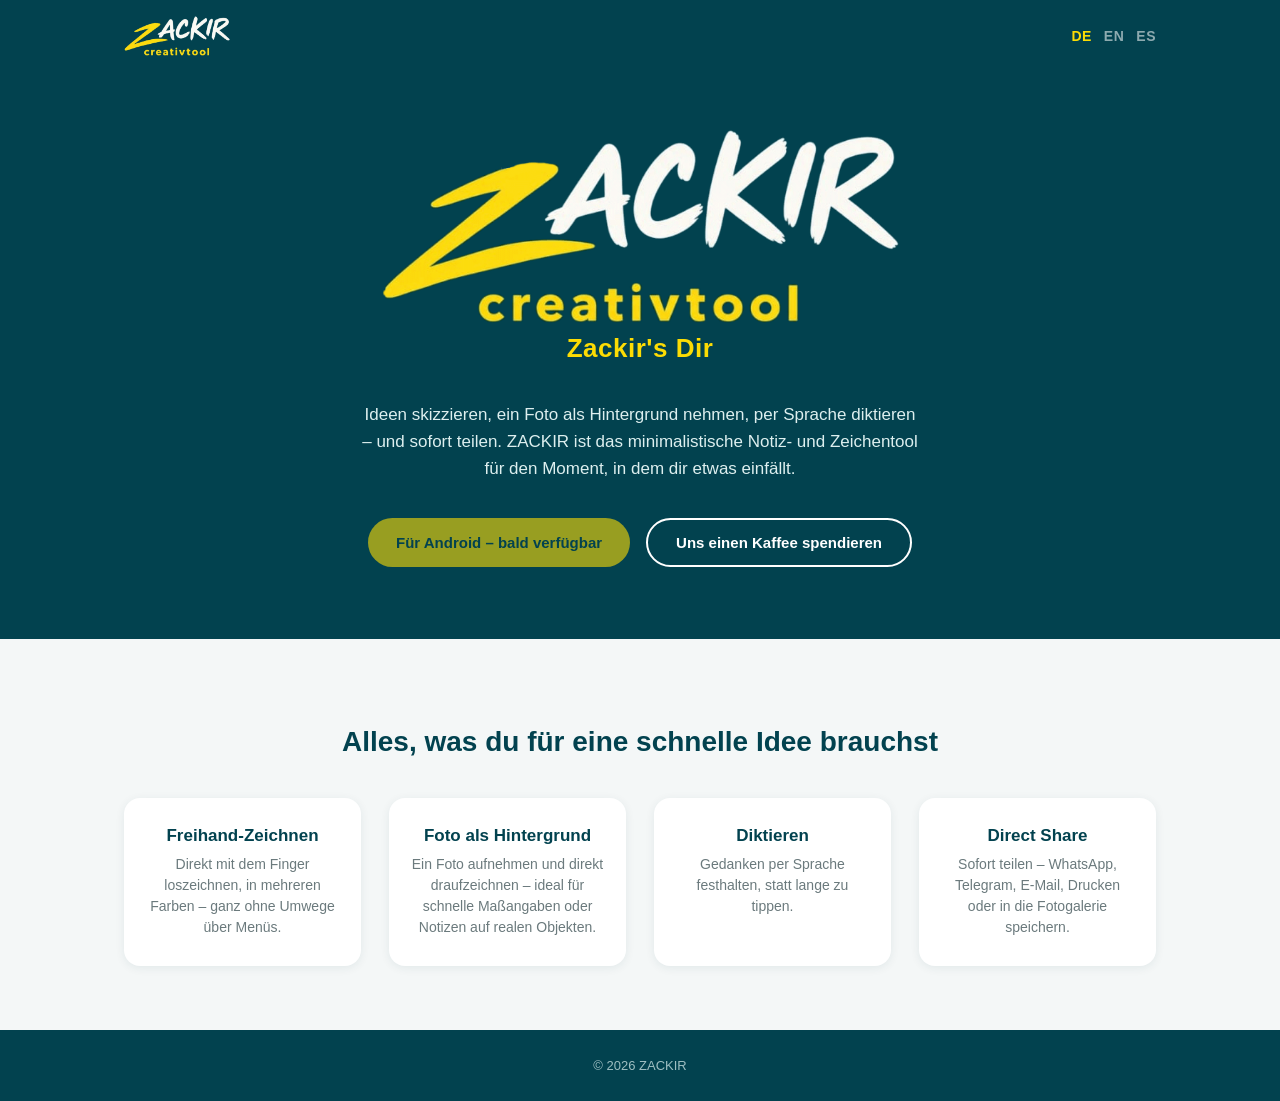
==== index.html @ 1ed30117 "ZACKIR-Landingpage: statische Website (DE/EN/ES) mit rotierenden Claims, Kernfunktionen, Android-Dow" ====
<!DOCTYPE html>
<html lang="de">
<head>
<meta charset="UTF-8">
<meta name="viewport" content="width=device-width, initial-scale=1.0">
<title>ZACKIR – Ideen festhalten, in Sekunden</title>
<meta name="description" content="ZACKIR ist das minimalistische Creativtool zum Zeichnen, Fotografieren und Diktieren deiner Ideen – und sofortigem Teilen.">
<link rel="icon" type="image/png" sizes="32x32" href="assets/img/favicon-32.png">
<link rel="icon" type="image/png" sizes="64x64" href="assets/img/favicon-64.png">
<link rel="apple-touch-icon" href="assets/img/favicon-180.png">
<link rel="stylesheet" href="css/style.css">
</head>
<body>

<header class="site">
  <div class="container">
    <img class="header-logo" src="assets/img/logo.png" alt="ZACKIR">
    <nav class="lang-switch">
      <a href="/" class="active">DE</a>
      <a href="/en/">EN</a>
      <a href="/es/">ES</a>
    </nav>
  </div>
</header>

<section class="hero">
  <div class="container">
    <img class="logo-big" src="assets/img/logo.png" alt="ZACKIR – creativtool">
    <div class="claim-rotator">
      <span class="claim" data-claim-rotator></span>
    </div>
    <p class="tagline">
      Ideen skizzieren, ein Foto als Hintergrund nehmen, per Sprache
      diktieren – und sofort teilen. ZACKIR ist das minimalistische
      Notiz- und Zeichentool für den Moment, in dem dir etwas einfällt.
    </p>
    <div class="cta-row">
      <!-- TODO(Co): Echten Play-Store-Link einsetzen, sobald veröffentlicht. -->
      <a href="#" class="btn btn-primary btn-soon" onclick="return false;">Für Android – bald verfügbar</a>
      <a href="https://ko-fi.com/zackir" class="btn btn-secondary" target="_blank" rel="noopener">Uns einen Kaffee spendieren</a>
    </div>
  </div>
</section>

<section class="features">
  <div class="container">
    <h2>Alles, was du für eine schnelle Idee brauchst</h2>
    <div class="feature-grid">
      <div class="feature-card">
        <h3>Freihand-Zeichnen</h3>
        <p>Direkt mit dem Finger loszeichnen, in mehreren Farben – ganz ohne Umwege über Menüs.</p>
      </div>
      <div class="feature-card">
        <h3>Foto als Hintergrund</h3>
        <p>Ein Foto aufnehmen und direkt draufzeichnen – ideal für schnelle Maßangaben oder Notizen auf realen Objekten.</p>
      </div>
      <div class="feature-card">
        <h3>Diktieren</h3>
        <p>Gedanken per Sprache festhalten, statt lange zu tippen.</p>
      </div>
      <div class="feature-card">
        <h3>Direct Share</h3>
        <p>Sofort teilen – WhatsApp, Telegram, E-Mail, Drucken oder in die Fotogalerie speichern.</p>
      </div>
    </div>
  </div>
</section>

<footer class="site">
  <div class="container">
    &copy; 2026 ZACKIR
  </div>
</footer>

<script src="js/claims.js"></script>
</body>
</html>
---- css/style.css ----
:root {
  --petrol: #02424F;
  --gold: #FCDC04;
  --white: #FFFFFF;
  --gray: #6B7A7D;
  --light: #F4F7F7;
}

* { box-sizing: border-box; }

html { scroll-behavior: smooth; }

body {
  margin: 0;
  font-family: -apple-system, "Segoe UI", Roboto, Helvetica, Arial, sans-serif;
  color: var(--petrol);
  background: var(--white);
}

.container {
  max-width: 1080px;
  margin: 0 auto;
  padding: 0 24px;
}

/* ── Header ─────────────────────────────────────────────── */

header.site {
  background: var(--petrol);
  padding: 16px 0;
}

header.site .container {
  display: flex;
  align-items: center;
  justify-content: space-between;
}

.header-logo {
  height: 40px;
}

.lang-switch {
  display: flex;
  gap: 12px;
}

.lang-switch a {
  color: var(--white);
  opacity: 0.55;
  text-decoration: none;
  font-weight: 700;
  font-size: 14px;
  letter-spacing: 0.5px;
}

.lang-switch a.active {
  opacity: 1;
  color: var(--gold);
}

/* ── Hero ───────────────────────────────────────────────── */

.hero {
  background: var(--petrol);
  color: var(--white);
  text-align: center;
  padding: 56px 0 72px;
}

.hero .logo-big {
  width: min(520px, 90%);
  height: auto;
}

.hero .claim-rotator {
  min-height: 40px;
  margin-top: 4px;
}

.hero .claim {
  font-size: 26px;
  font-weight: 700;
  color: var(--gold);
  letter-spacing: 0.5px;
  opacity: 0;
  transition: opacity 0.4s ease;
}

.hero .claim.visible {
  opacity: 1;
}

.hero p.tagline {
  max-width: 560px;
  margin: 28px auto 0;
  font-size: 17px;
  line-height: 1.6;
  color: #DDEFEF;
}

.cta-row {
  margin-top: 36px;
  display: flex;
  gap: 16px;
  justify-content: center;
  flex-wrap: wrap;
}

.btn {
  display: inline-flex;
  align-items: center;
  gap: 8px;
  padding: 14px 28px;
  border-radius: 999px;
  font-weight: 700;
  font-size: 15px;
  text-decoration: none;
  transition: transform 0.15s ease;
}

.btn:hover { transform: translateY(-2px); }

.btn-primary {
  background: var(--gold);
  color: var(--petrol);
}

.btn-secondary {
  background: transparent;
  color: var(--white);
  border: 2px solid var(--white);
}

.btn-soon {
  opacity: 0.6;
  cursor: default;
}

.btn-soon:hover { transform: none; }

/* ── Features ───────────────────────────────────────────── */

.features {
  padding: 64px 0;
  background: var(--light);
}

.features h2 {
  text-align: center;
  font-size: 28px;
  margin-bottom: 40px;
}

.feature-grid {
  display: grid;
  grid-template-columns: repeat(auto-fit, minmax(220px, 1fr));
  gap: 28px;
}

.feature-card {
  background: var(--white);
  border-radius: 16px;
  padding: 28px 22px;
  text-align: center;
  box-shadow: 0 2px 10px rgba(2, 66, 79, 0.08);
}

.feature-card h3 {
  margin: 0 0 8px;
  font-size: 17px;
  color: var(--petrol);
}

.feature-card p {
  margin: 0;
  font-size: 14px;
  color: var(--gray);
  line-height: 1.5;
}

/* ── Footer ─────────────────────────────────────────────── */

footer.site {
  background: var(--petrol);
  color: #9FBFC2;
  text-align: center;
  padding: 28px 0;
  font-size: 13px;
}

footer.site a {
  color: #9FBFC2;
}

@media (max-width: 600px) {
  .hero .claim { font-size: 21px; }
  .hero p.tagline { font-size: 15px; }
}
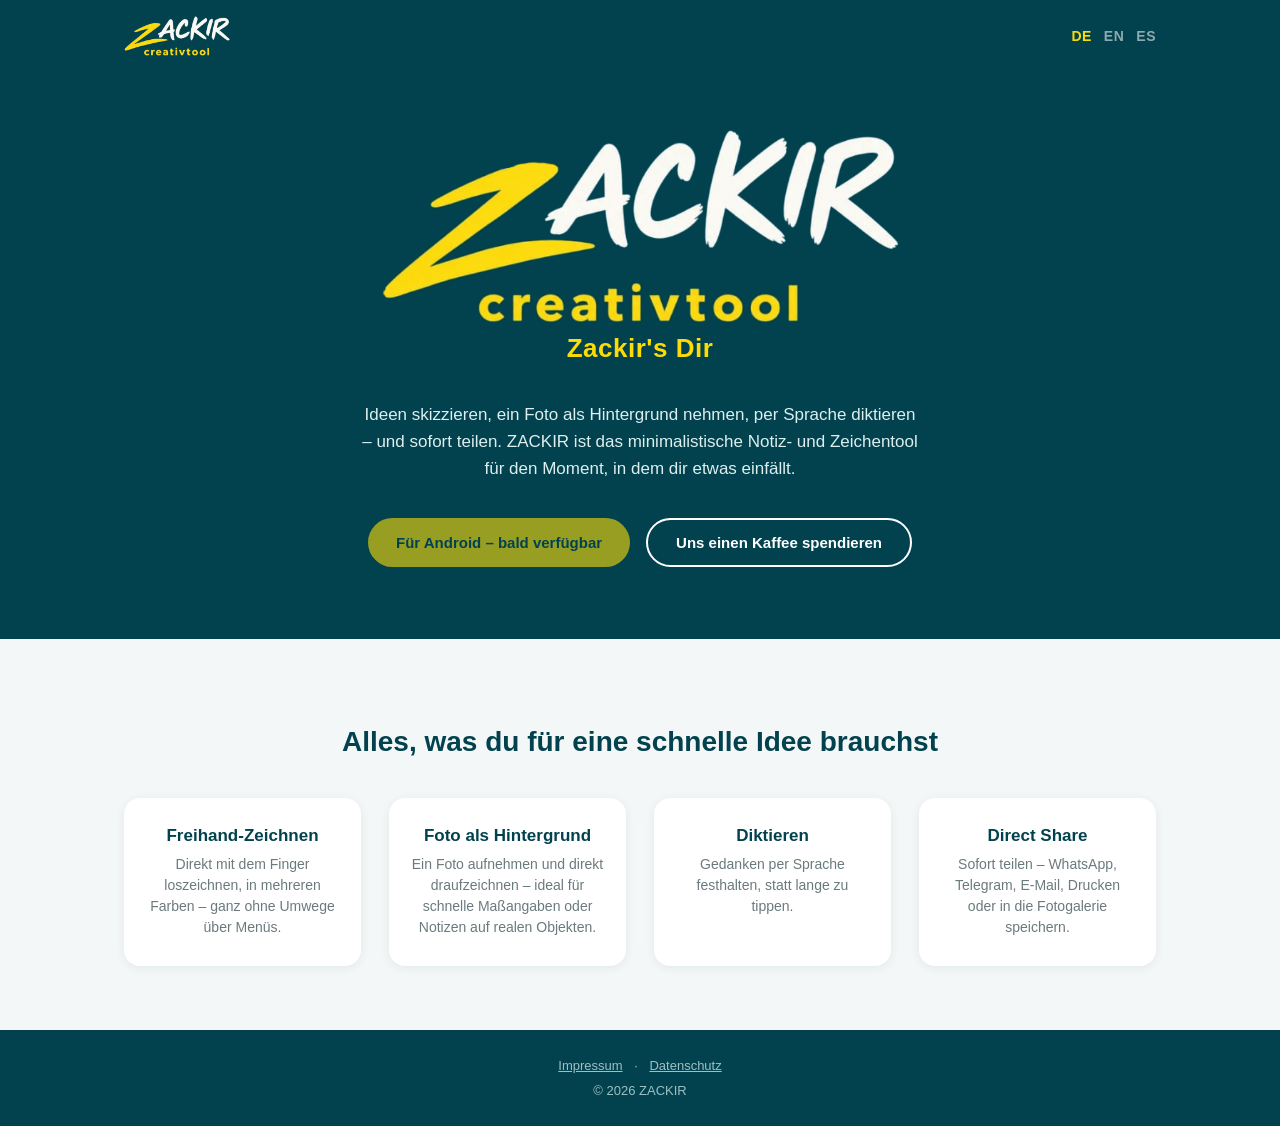
==== commit c9d55d37: "Impressum und Datenschutzerklaerung fuer die Website ergaenzt (DE/EN/ES), analog zur App-Version. Ne" ====
--- a/index.html
+++ b/index.html
@@ -68,6 +68,9 @@
 
 <footer class="site">
   <div class="container">
+    <div class="legal-links">
+      <a href="/impressum/">Impressum</a> · <a href="/datenschutz/">Datenschutz</a>
+    </div>
     &copy; 2026 ZACKIR
   </div>
 </footer>
--- a/css/style.css
+++ b/css/style.css
@@ -191,6 +191,48 @@
 
 footer.site a {
   color: #9FBFC2;
+  margin: 0 8px;
+}
+
+footer.site .legal-links {
+  margin-bottom: 10px;
+}
+
+/* ── Rechtstext-Seiten (Impressum/Datenschutz) ─────────────── */
+
+.legal-page {
+  padding: 48px 0 72px;
+  max-width: 720px;
+}
+
+.legal-page h1 {
+  font-size: 28px;
+  margin-bottom: 32px;
+}
+
+.legal-page section {
+  margin-bottom: 28px;
+}
+
+.legal-page h2 {
+  font-size: 17px;
+  color: var(--petrol);
+  margin-bottom: 8px;
+}
+
+.legal-page p {
+  font-size: 15px;
+  line-height: 1.6;
+  color: #33474A;
+  margin: 0 0 4px;
+}
+
+.legal-page .back-link {
+  display: inline-block;
+  margin-bottom: 24px;
+  color: var(--petrol);
+  font-weight: 600;
+  text-decoration: none;
 }
 
 @media (max-width: 600px) {
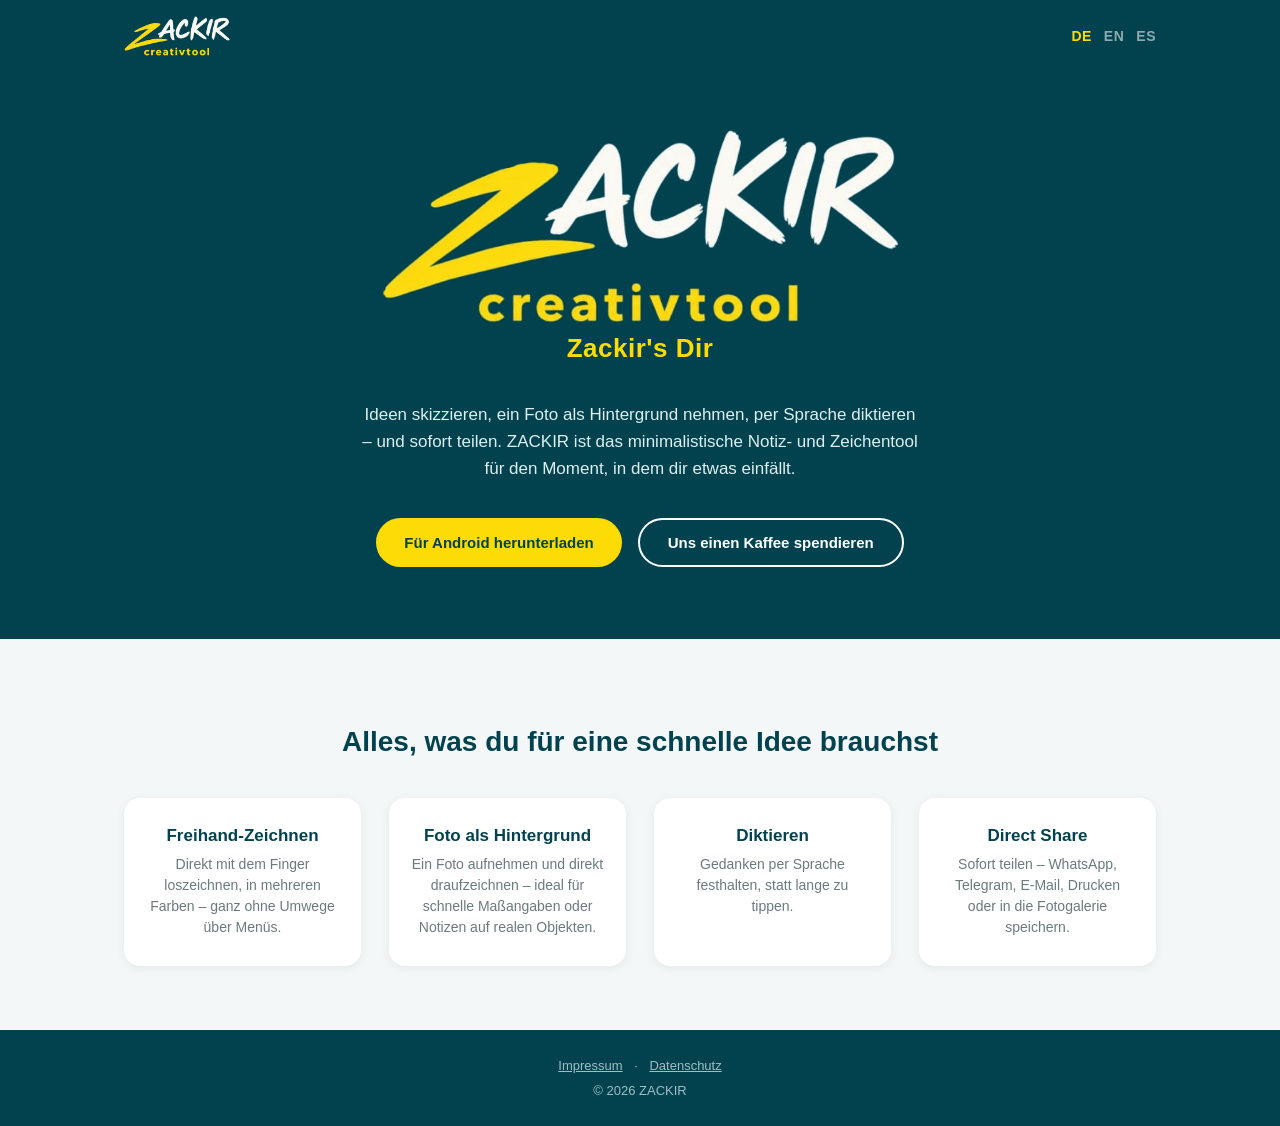
==== commit 253a53c5: "Echten APK-Download eingebaut: "Fuer Android"-Button (DE/EN/ES) laedt jetzt direkt die Release-APK (" ====
--- a/index.html
+++ b/index.html
@@ -35,8 +35,8 @@
       Notiz- und Zeichentool für den Moment, in dem dir etwas einfällt.
     </p>
     <div class="cta-row">
-      <!-- TODO(Co): Echten Play-Store-Link einsetzen, sobald veröffentlicht. -->
-      <a href="#" class="btn btn-primary btn-soon" onclick="return false;">Für Android – bald verfügbar</a>
+      <!-- TODO(Co): Auf den Play-Store-Link umstellen, sobald dort veroeffentlicht. -->
+      <a href="/downloads/zackir.apk" class="btn btn-primary" download>Für Android herunterladen</a>
       <a href="https://ko-fi.com/zackir" class="btn btn-secondary" target="_blank" rel="noopener">Uns einen Kaffee spendieren</a>
     </div>
   </div>
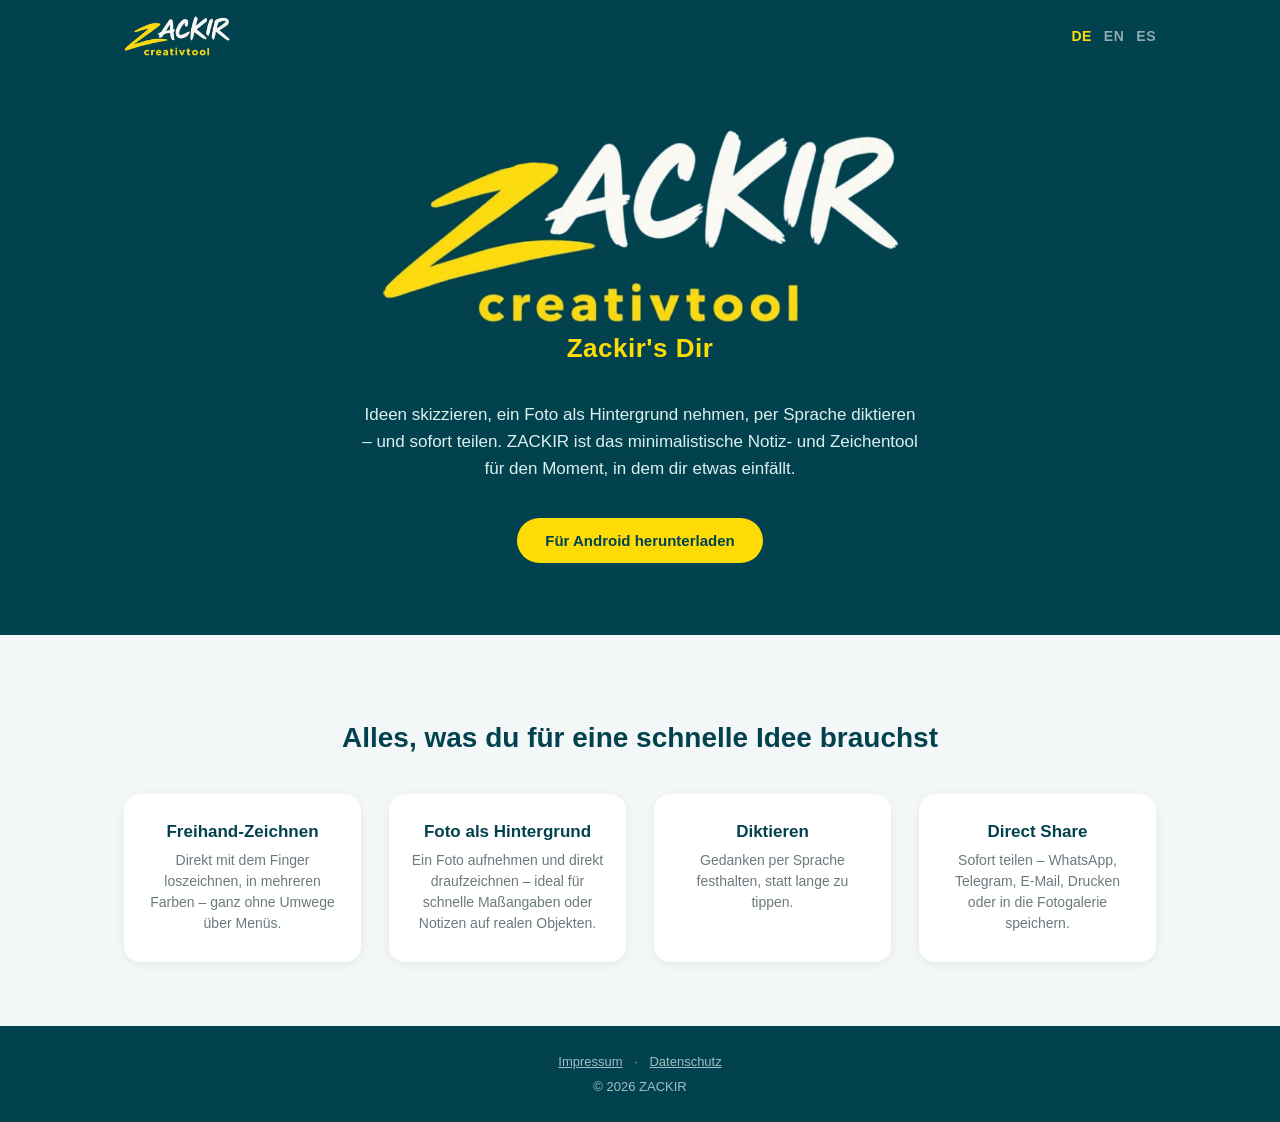
==== commit fb0f9231: "Trinkgeld-Button (Ko-fi) von der Landingpage entfernt (DE/EN/ES) - war versehentlich noch live, obwo" ====
--- a/index.html
+++ b/index.html
@@ -37,7 +37,7 @@
     <div class="cta-row">
       <!-- TODO(Co): Auf den Play-Store-Link umstellen, sobald dort veroeffentlicht. -->
       <a href="/downloads/zackir.apk" class="btn btn-primary" download>Für Android herunterladen</a>
-      <a href="https://ko-fi.com/zackir" class="btn btn-secondary" target="_blank" rel="noopener">Uns einen Kaffee spendieren</a>
+      <!-- Trinkgeld-Button bewusst ausgeblendet, analog zur App (_tipJarEnabled=false) -->
     </div>
   </div>
 </section>
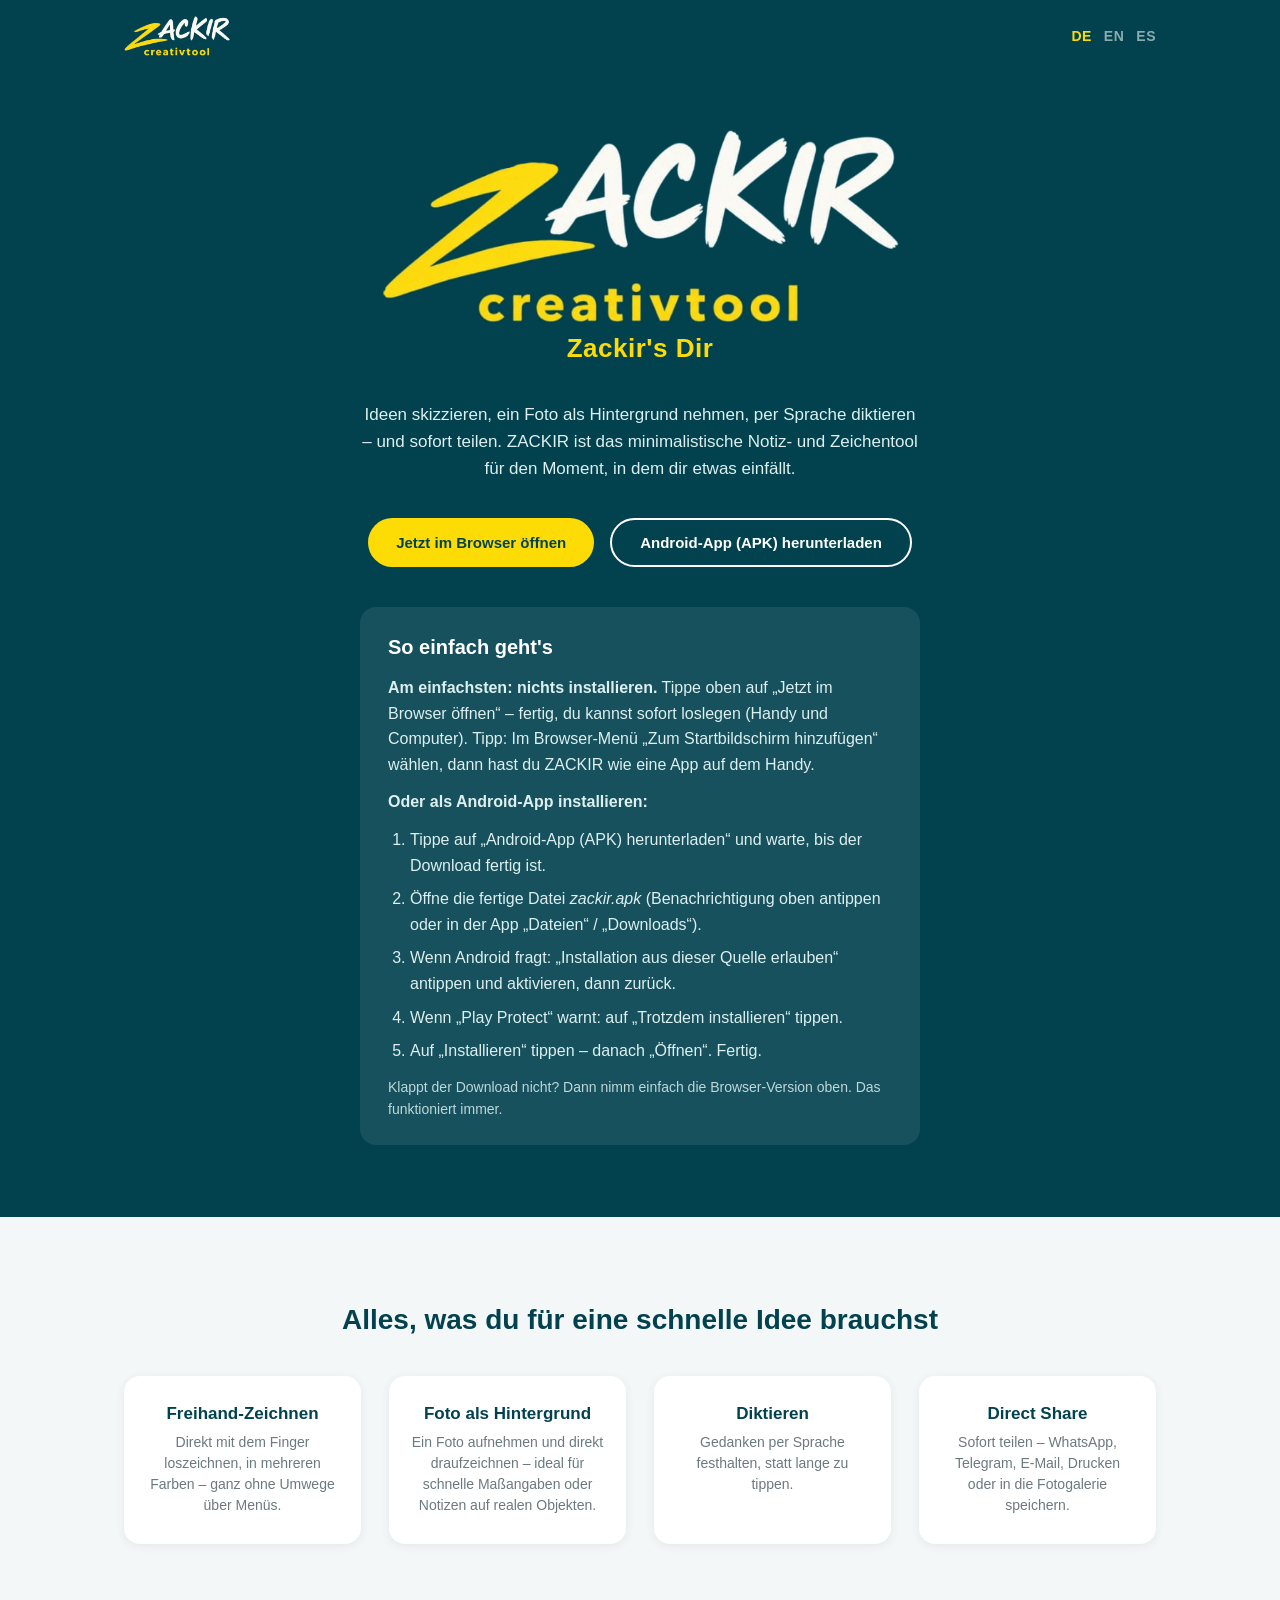
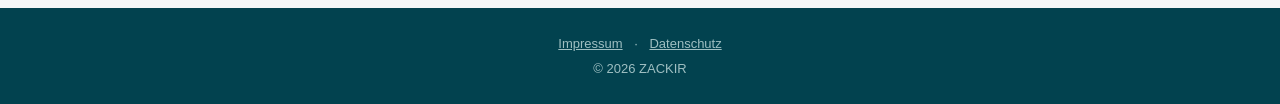
==== commit 4b27ff17: "Browser-Version unter /app/, einfache Installationsanleitung (DE/EN/ES), schlankere APK (35 MB) Co-A" ====
--- a/index.html
+++ b/index.html
@@ -36,8 +36,22 @@
     </p>
     <div class="cta-row">
       <!-- TODO(Co): Auf den Play-Store-Link umstellen, sobald dort veroeffentlicht. -->
-      <a href="/downloads/zackir.apk" class="btn btn-primary" download>Für Android herunterladen</a>
+      <a href="/app/" class="btn btn-primary">Jetzt im Browser öffnen</a>
+      <a href="/downloads/zackir.apk" class="btn btn-secondary" download>Android-App (APK) herunterladen</a>
       <!-- Trinkgeld-Button bewusst ausgeblendet, analog zur App (_tipJarEnabled=false) -->
+    </div>
+    <div class="install-steps">
+      <h3>So einfach geht's</h3>
+      <p><strong>Am einfachsten: nichts installieren.</strong> Tippe oben auf „Jetzt im Browser öffnen“ – fertig, du kannst sofort loslegen (Handy und Computer). Tipp: Im Browser-Menü „Zum Startbildschirm hinzufügen“ wählen, dann hast du ZACKIR wie eine App auf dem Handy.</p>
+      <p><strong>Oder als Android-App installieren:</strong></p>
+      <ol>
+        <li>Tippe auf „Android-App (APK) herunterladen“ und warte, bis der Download fertig ist.</li>
+        <li>Öffne die fertige Datei <em>zackir.apk</em> (Benachrichtigung oben antippen oder in der App „Dateien“ / „Downloads“).</li>
+        <li>Wenn Android fragt: „Installation aus dieser Quelle erlauben“ antippen und aktivieren, dann zurück.</li>
+        <li>Wenn „Play Protect“ warnt: auf „Trotzdem installieren“ tippen.</li>
+        <li>Auf „Installieren“ tippen – danach „Öffnen“. Fertig.</li>
+      </ol>
+      <p class="small">Klappt der Download nicht? Dann nimm einfach die Browser-Version oben. Das funktioniert immer.</p>
     </div>
   </div>
 </section>
--- a/css/style.css
+++ b/css/style.css
@@ -132,6 +132,37 @@
   border: 2px solid var(--white);
 }
 
+/* ── Installationsanleitung (Startseite) ────────────────── */
+
+.install-steps {
+  max-width: 560px;
+  margin: 40px auto 0;
+  padding: 24px 28px;
+  background: rgba(255, 255, 255, 0.08);
+  border-radius: 16px;
+  text-align: left;
+  font-size: 16px;
+  line-height: 1.6;
+  color: #DDEFEF;
+}
+
+.install-steps h3 {
+  margin: 0 0 12px;
+  color: var(--white);
+  font-size: 20px;
+}
+
+.install-steps p { margin: 0 0 12px; }
+
+.install-steps ol {
+  margin: 0 0 12px;
+  padding-left: 22px;
+}
+
+.install-steps li { margin-bottom: 8px; }
+
+.install-steps .small { font-size: 14px; opacity: 0.85; margin-bottom: 0; }
+
 .btn-soon {
   opacity: 0.6;
   cursor: default;
